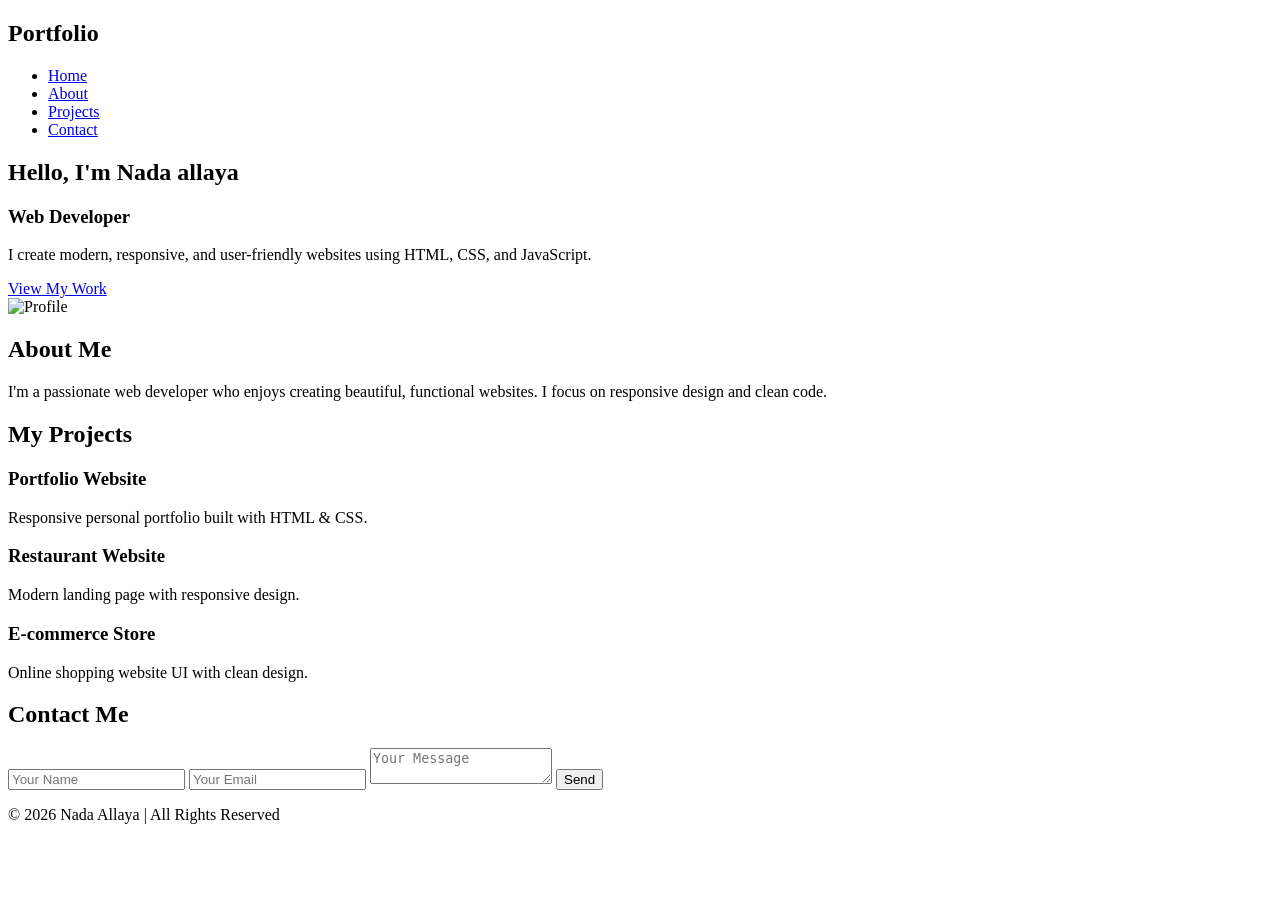
==== students/Nada/portfolio.html @ 6d4672e9 "add the page html" ====
<!DOCTYPE html>
<html lang="en">
<head>
    <meta charset="UTF-8">
    <meta name="viewport" content="width=device-width, initial-scale=1.0">
    <title>Portfolio | Nada allaya</title>
    <link rel="stylesheet" href="style.css">
</head>
<body>

    <!-- Header -->
    <header>
        <nav>
            <h2 class="logo">Portfolio</h2>
            <ul>
                <li><a href="#home">Home</a></li>
                <li><a href="#about">About</a></li>
                <li><a href="#projects">Projects</a></li>
                <li><a href="#contact">Contact</a></li>
            </ul>
        </nav>
    </header>

    <!-- Hero -->
    <section class="hero" id="home">
        <div class="hero-text">
            <h1>Hello, I'm <span>Nada allaya</span></h1>
            <h3>Web Developer</h3>
            <p>
                I create modern, responsive, and user-friendly websites
                using HTML, CSS, and JavaScript.
            </p>
            <a href="#projects" class="btn">View My Work</a>
        </div>

        <div class="hero-image">
            <img src="https://via.placeholder.com/350" alt="Profile">
        </div>
    </section>

    <!-- About -->
    <section class="about" id="about">
        <h2>About Me</h2>
        <p>
            I'm a passionate web developer who enjoys creating beautiful,
            functional websites. I focus on responsive design and clean code.
        </p>
    </section>

    <!-- Projects -->
    <section class="projects" id="projects">
        <h2>My Projects</h2>

        <div class="project-container">

            <div class="card">
                <h3>Portfolio Website</h3>
                <p>Responsive personal portfolio built with HTML & CSS.</p>
            </div>

            <div class="card">
                <h3>Restaurant Website</h3>
                <p>Modern landing page with responsive design.</p>
            </div>

            <div class="card">
                <h3>E-commerce Store</h3>
                <p>Online shopping website UI with clean design.</p>
            </div>

        </div>
    </section>

    <!-- Contact -->
    <section class="contact" id="contact">
        <h2>Contact Me</h2>

        <form>
            <input type="text" placeholder="Your Name">
            <input type="email" placeholder="Your Email">
            <textarea placeholder="Your Message"></textarea>
            <button type="submit">Send</button>
        </form>
    </section>

    <!-- Footer -->
    <footer>
        <p>© 2026 Nada Allaya | All Rights Reserved</p>
    </footer>

</body>
</html>
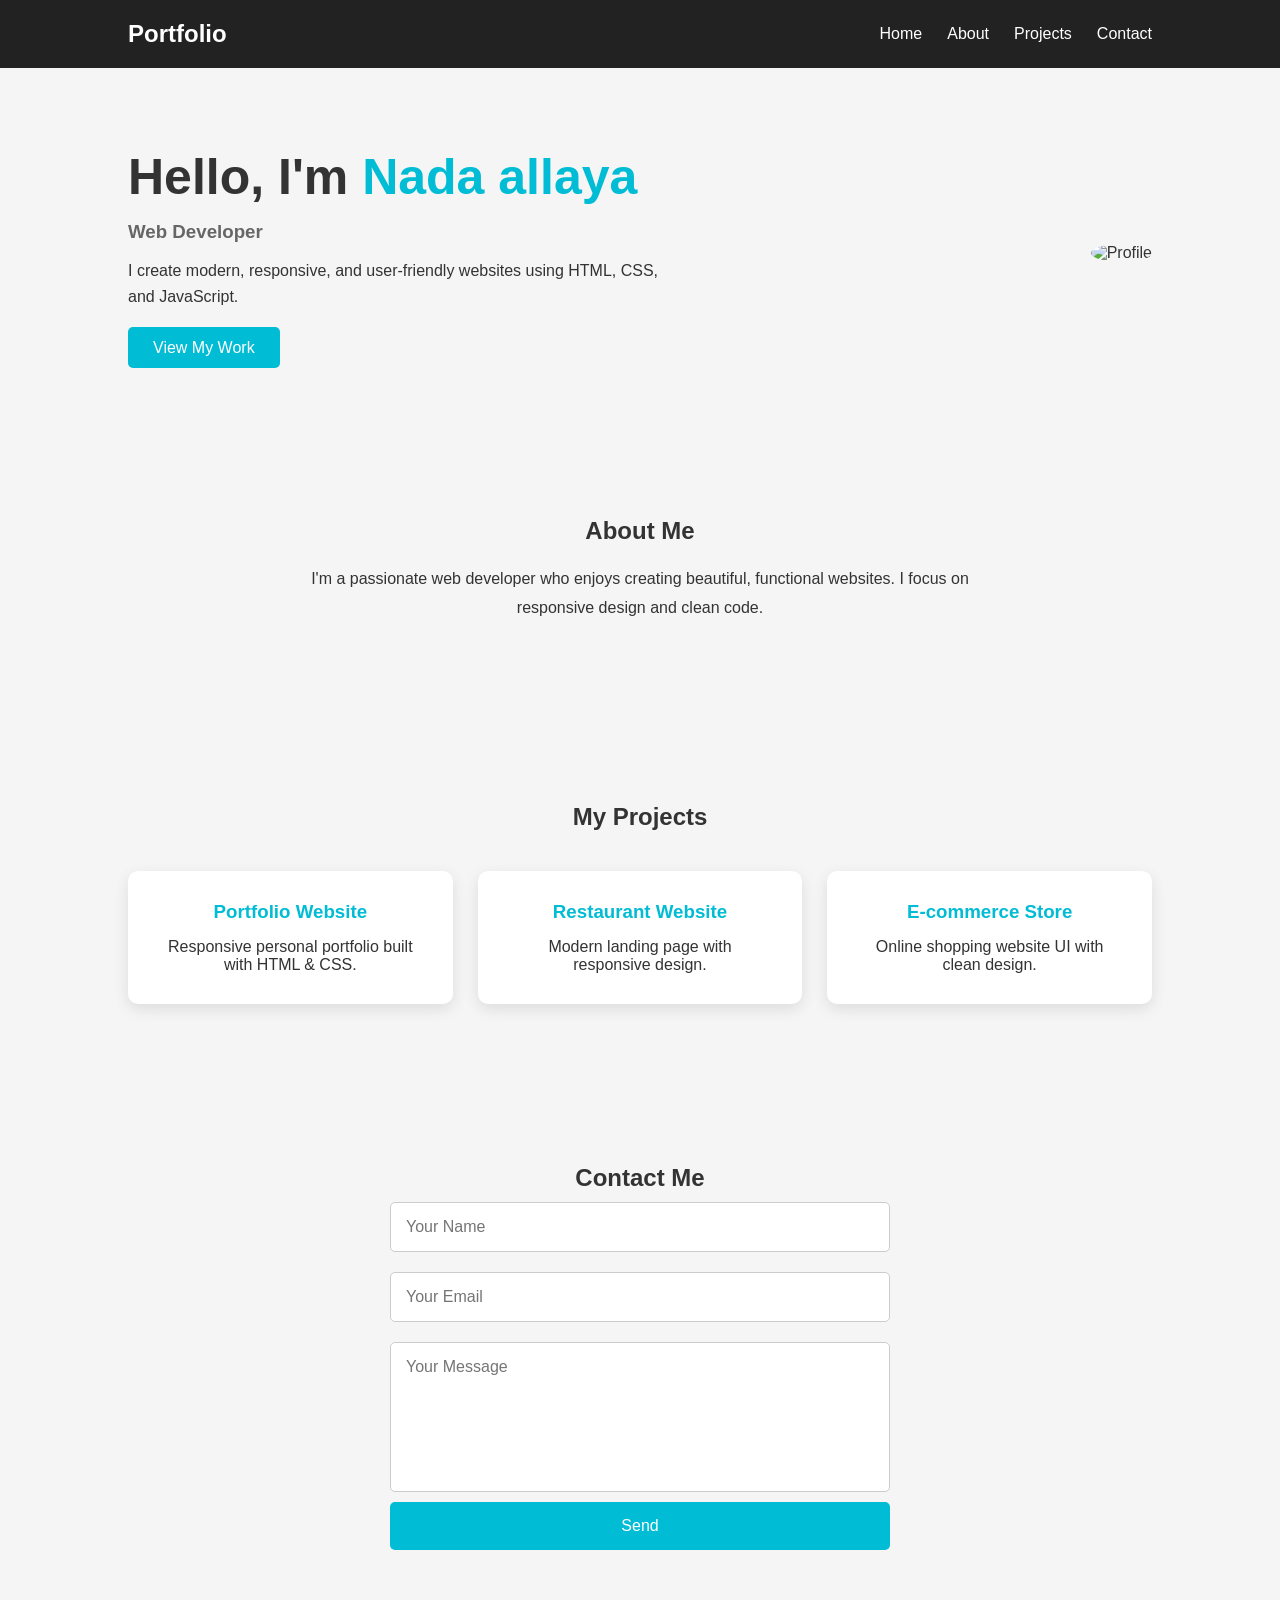
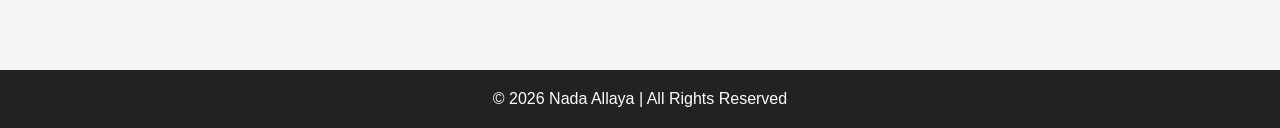
==== commit 8573859c: "add the photo" ====
--- a/students/Nada/portfolio.html
+++ b/students/Nada/portfolio.html
@@ -34,7 +34,7 @@
         </div>
 
         <div class="hero-image">
-            <img src="https://via.placeholder.com/350" alt="Profile">
+            <img src="https://www.facebook.com/photo/?fbid=10228262312733236&set=a.1563976349585&locale=fr_FR" alt="Profile">
         </div>
     </section>
 
--- a/students/Nada/style.css
+++ b/students/Nada/style.css
@@ -0,0 +1,201 @@
+*{
+    margin:0;
+    padding:0;
+    box-sizing:border-box;
+    font-family:Arial, Helvetica, sans-serif;
+}
+
+body{
+    background:#f5f5f5;
+    color:#333;
+}
+
+header{
+    background:#222;
+    padding:20px 10%;
+    position:sticky;
+    top:0;
+}
+
+nav{
+    display:flex;
+    justify-content:space-between;
+    align-items:center;
+}
+
+.logo{
+    color:white;
+}
+
+nav ul{
+    display:flex;
+    list-style:none;
+}
+
+nav ul li{
+    margin-left:25px;
+}
+
+nav ul li a{
+    color:white;
+    text-decoration:none;
+    transition:.3s;
+}
+
+nav ul li a:hover{
+    color:#00bcd4;
+}
+
+.hero{
+    display:flex;
+    justify-content:space-between;
+    align-items:center;
+    padding:80px 10%;
+    flex-wrap:wrap;
+}
+
+.hero-text{
+    max-width:550px;
+}
+
+.hero-text h1{
+    font-size:50px;
+}
+
+.hero-text span{
+    color:#00bcd4;
+}
+
+.hero-text h3{
+    margin:15px 0;
+    color:#666;
+}
+
+.hero-text p{
+    margin-bottom:30px;
+    line-height:1.6;
+}
+
+.btn{
+    background:#00bcd4;
+    color:white;
+    text-decoration:none;
+    padding:12px 25px;
+    border-radius:5px;
+    transition:.3s;
+}
+
+.btn:hover{
+    background:#0097a7;
+}
+
+.hero-image img{
+    width:350px;
+    border-radius:50%;
+}
+
+.about,
+.projects,
+.contact{
+    padding:80px 10%;
+    text-align:center;
+}
+
+.about p{
+    max-width:700px;
+    margin:20px auto;
+    line-height:1.8;
+}
+
+.project-container{
+    display:grid;
+    grid-template-columns:repeat(auto-fit,minmax(250px,1fr));
+    gap:25px;
+    margin-top:40px;
+}
+
+.card{
+    background:white;
+    padding:30px;
+    border-radius:10px;
+    box-shadow:0 5px 15px rgba(0,0,0,.1);
+    transition:.3s;
+}
+
+.card:hover{
+    transform:translateY(-8px);
+}
+
+.card h3{
+    margin-bottom:15px;
+    color:#00bcd4;
+}
+
+form{
+    max-width:500px;
+    margin:auto;
+    display:flex;
+    flex-direction:column;
+}
+
+input,
+textarea{
+    margin:10px 0;
+    padding:15px;
+    border:1px solid #ccc;
+    border-radius:5px;
+    font-size:16px;
+}
+
+textarea{
+    height:150px;
+    resize:none;
+}
+
+button{
+    background:#00bcd4;
+    color:white;
+    padding:15px;
+    border:none;
+    border-radius:5px;
+    cursor:pointer;
+    font-size:16px;
+}
+
+button:hover{
+    background:#0097a7;
+}
+
+footer{
+    background:#222;
+    color:white;
+    text-align:center;
+    padding:20px;
+    margin-top:40px;
+}
+
+@media(max-width:768px){
+
+.hero{
+    flex-direction:column-reverse;
+    text-align:center;
+}
+
+.hero-image img{
+    width:250px;
+    margin-bottom:30px;
+}
+
+.hero-text h1{
+    font-size:38px;
+}
+
+nav{
+    flex-direction:column;
+}
+
+nav ul{
+    margin-top:15px;
+}
+
+}
